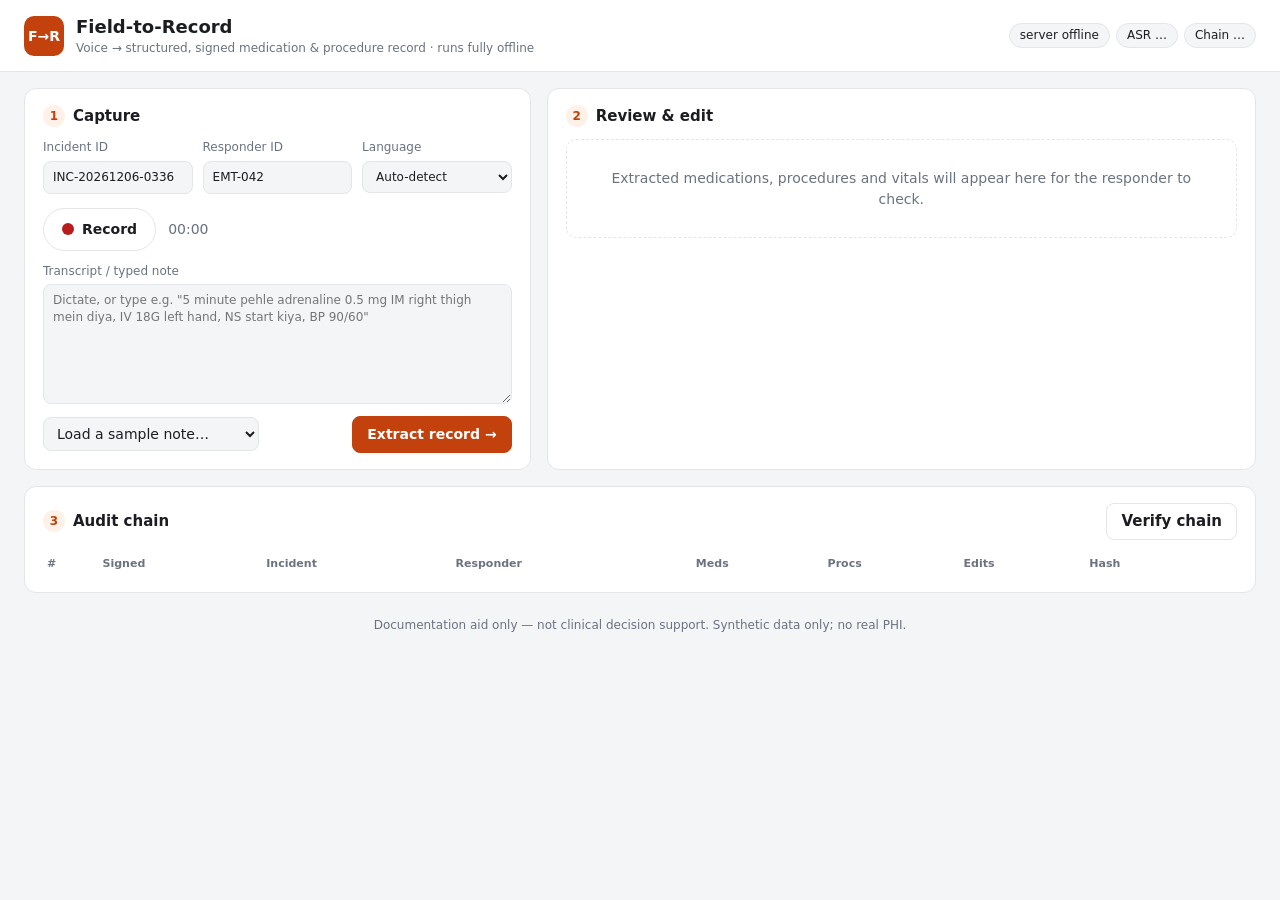
==== app/static/index.html @ 0435ebec "Add Field-to-Record: offline voice-to-structured clinical note generator Converts a first responder'" ====
<!doctype html>
<html lang="en">
<head>
<meta charset="utf-8">
<meta name="viewport" content="width=device-width, initial-scale=1">
<title>Field-to-Record</title>
<link rel="stylesheet" href="style.css">
</head>
<body>
<header>
  <div class="brand">
    <div class="logo">F→R</div>
    <div>
      <h1>Field-to-Record</h1>
      <div class="sub">Voice → structured, signed medication &amp; procedure record · runs fully offline</div>
    </div>
  </div>
  <div class="status" id="status">
    <span class="pill" id="st-llm">LLM …</span>
    <span class="pill" id="st-asr">ASR …</span>
    <span class="pill" id="st-chain">Chain …</span>
  </div>
</header>

<main>
  <section class="card" id="capture">
    <h2><span class="step">1</span> Capture</h2>
    <div class="grid3">
      <label>Incident ID<input id="incident"></label>
      <label>Responder ID<input id="responder" value="EMT-042"></label>
      <label>Language
        <select id="lang">
          <option value="auto">Auto-detect</option>
          <option value="en">English</option>
          <option value="hinglish">Hinglish</option>
          <option value="hi">Hindi (हिन्दी)</option>
        </select>
      </label>
    </div>
    <div class="recorder">
      <button id="rec" class="rec-btn" title="Hold the mic to the speaker and press to record">
        <span class="dot"></span><span id="rec-label">Record</span>
      </button>
      <span id="rec-timer" class="muted">00:00</span>
      <span id="asr-info" class="muted"></span>
    </div>
    <label class="full">Transcript / typed note
      <textarea id="note" rows="6" placeholder="Dictate, or type e.g. &quot;5 minute pehle adrenaline 0.5 mg IM right thigh mein diya, IV 18G left hand, NS start kiya, BP 90/60&quot;"></textarea>
    </label>
    <div class="row">
      <select id="samples"><option value="">Load a sample note…</option></select>
      <span class="spacer"></span>
      <button id="extract" class="primary">Extract record →</button>
    </div>
    <div id="extract-info" class="muted small"></div>
  </section>

  <section class="card" id="review">
    <h2><span class="step">2</span> Review &amp; edit <span class="muted small" id="warn-count"></span></h2>
    <div id="review-empty" class="empty">Extracted medications, procedures and vitals will appear here for the responder to check.</div>
    <div id="review-body" hidden>
      <div class="grid4">
        <label>Age<input id="p-age"></label>
        <label>Sex<select id="p-sex"><option>unknown</option><option>male</option><option>female</option></select></label>
        <label>Weight (kg)<input id="p-wt" type="number" step="0.1"></label>
        <label>Chief complaint<input id="p-cc"></label>
      </div>

      <h3>Medications administered <button class="link" data-add="medications">+ add</button></h3>
      <div class="table-wrap"><table id="t-meds">
        <thead><tr><th>Time</th><th>Drug</th><th>Dose</th><th>Unit</th><th>Route</th><th>Site</th><th></th></tr></thead>
        <tbody></tbody>
      </table></div>

      <h3>Procedures <button class="link" data-add="procedures">+ add</button></h3>
      <div class="table-wrap"><table id="t-procs">
        <thead><tr><th>Time</th><th>Procedure</th><th>Details</th><th>Site</th><th>Outcome</th><th></th></tr></thead>
        <tbody></tbody>
      </table></div>

      <h3>Vitals <button class="link" data-add="vitals">+ add</button></h3>
      <div class="table-wrap"><table id="t-vitals">
        <thead><tr><th>Time</th><th>Type</th><th>Value</th><th>Unit</th><th></th></tr></thead>
        <tbody></tbody>
      </table></div>

      <div class="row sign-row">
        <label class="check"><input type="checkbox" id="confirm"> I confirm this record reflects care I provided.</label>
        <span class="spacer"></span>
        <button id="sign" class="primary" disabled>Confirm &amp; sign</button>
      </div>
      <div id="signed" class="signed" hidden></div>
    </div>
  </section>

  <section class="card wide" id="history">
    <h2><span class="step">3</span> Audit chain
      <span class="spacer"></span>
      <button id="verify" class="ghost">Verify chain</button>
    </h2>
    <div id="verify-result" class="small"></div>
    <div class="table-wrap"><table id="t-history">
      <thead><tr><th>#</th><th>Signed</th><th>Incident</th><th>Responder</th><th>Meds</th><th>Procs</th><th>Edits</th><th>Hash</th><th></th></tr></thead>
      <tbody></tbody>
    </table></div>
  </section>
</main>
<footer class="muted small">Documentation aid only — not clinical decision support. Synthetic data only; no real PHI.</footer>
<script src="app.js"></script>
</body>
</html>
---- app/static/style.css ----
:root {
  --bg: #f4f5f7; --card: #fff; --text: #1b1d21; --muted: #6b7280; --border: #e3e5e9;
  --accent: #c2410c; --accent-soft: #fff1e8; --ok: #15803d; --ok-soft: #e8f6ee;
  --warn: #b45309; --warn-soft: #fff7e0; --bad: #b91c1c; --bad-soft: #fdecec;
}
@media (prefers-color-scheme: dark) {
  :root {
    --bg: #111317; --card: #1a1d23; --text: #e8e9ec; --muted: #9aa1ad; --border: #2c3038;
    --accent: #fb8c4a; --accent-soft: #3a2418; --ok: #4ade80; --ok-soft: #173024;
    --warn: #fbbf24; --warn-soft: #362a10; --bad: #f87171; --bad-soft: #3a1717;
  }
}
* { box-sizing: border-box; }
body { margin: 0; background: var(--bg); color: var(--text); font: 14px/1.45 "Segoe UI", system-ui, sans-serif; }
header { display: flex; justify-content: space-between; align-items: center; gap: 16px; flex-wrap: wrap;
  padding: 14px 24px; background: var(--card); border-bottom: 1px solid var(--border); }
.brand { display: flex; gap: 12px; align-items: center; }
.logo { width: 40px; height: 40px; border-radius: 10px; background: var(--accent); color: #fff; font-weight: 700;
  display: grid; place-items: center; font-size: 14px; }
h1 { font-size: 18px; margin: 0; }
.sub { color: var(--muted); font-size: 12px; }
.status { display: flex; gap: 6px; flex-wrap: wrap; }
.pill { font-size: 12px; padding: 3px 10px; border-radius: 999px; background: var(--bg); border: 1px solid var(--border); }
.pill.ok { background: var(--ok-soft); color: var(--ok); border-color: transparent; }
.pill.bad { background: var(--bad-soft); color: var(--bad); border-color: transparent; }
.pill.warn { background: var(--warn-soft); color: var(--warn); border-color: transparent; }
main { display: grid; grid-template-columns: minmax(0, 5fr) minmax(0, 7fr); gap: 16px; padding: 16px 24px; }
.card { background: var(--card); border: 1px solid var(--border); border-radius: 12px; padding: 16px 18px; min-width: 0; }
.card.wide { grid-column: 1 / -1; }
h2 { font-size: 15px; margin: 0 0 12px; display: flex; align-items: center; gap: 8px; }
h3 { font-size: 13px; margin: 18px 0 6px; color: var(--muted); text-transform: uppercase; letter-spacing: .04em;
  display: flex; align-items: center; gap: 8px; }
.step { width: 22px; height: 22px; border-radius: 50%; background: var(--accent-soft); color: var(--accent);
  display: inline-grid; place-items: center; font-size: 12px; }
label { display: flex; flex-direction: column; gap: 4px; font-size: 12px; color: var(--muted); }
label.full { margin-top: 12px; }
label.check { flex-direction: row; align-items: center; gap: 8px; color: var(--text); font-size: 13px; }
input, select, textarea { font: inherit; color: var(--text); background: var(--bg); border: 1px solid var(--border);
  border-radius: 8px; padding: 7px 9px; min-width: 0; width: 100%; }
textarea { resize: vertical; }
input[type="checkbox"] { width: 16px; height: 16px; flex: none; accent-color: var(--accent); }
input:focus, select:focus, textarea:focus { outline: 2px solid var(--accent); outline-offset: -1px; }
.grid3 { display: grid; grid-template-columns: repeat(3, minmax(0, 1fr)); gap: 10px; }
.grid4 { display: grid; grid-template-columns: 1fr 1fr 1fr 2fr; gap: 10px; }
.row { display: flex; align-items: center; gap: 10px; margin-top: 12px; flex-wrap: wrap; }
.row select { width: auto; }
.spacer { flex: 1; }
button { font: inherit; cursor: pointer; border-radius: 8px; border: 1px solid var(--border); background: var(--card);
  color: var(--text); padding: 7px 14px; }
button.primary { background: var(--accent); border-color: var(--accent); color: #fff; font-weight: 600; }
button.primary:disabled { opacity: .45; cursor: not-allowed; }
button.ghost { background: transparent; }
button.link { border: none; background: none; color: var(--accent); padding: 0; font-size: 12px; text-transform: none; letter-spacing: 0; }
button.x { border: none; background: none; color: var(--muted); padding: 2px 6px; }
button.x:hover { color: var(--bad); }
.recorder { display: flex; align-items: center; gap: 12px; margin-top: 14px; flex-wrap: wrap; }
.rec-btn { display: flex; align-items: center; gap: 8px; padding: 10px 18px; border-radius: 999px; font-weight: 600; }
.rec-btn .dot { width: 12px; height: 12px; border-radius: 50%; background: var(--bad); }
.rec-btn.on { background: var(--bad-soft); border-color: var(--bad); color: var(--bad); }
.rec-btn.on .dot { animation: pulse 1s infinite; }
.rec-btn.busy .dot { background: var(--muted); }
@keyframes pulse { 50% { opacity: .2; } }
.muted { color: var(--muted); }
.small { font-size: 12px; }
.empty { color: var(--muted); padding: 28px; text-align: center; border: 1px dashed var(--border); border-radius: 10px; }
.table-wrap { overflow-x: auto; }
table { width: 100%; border-collapse: collapse; }
th { text-align: left; font-size: 11px; color: var(--muted); font-weight: 600; padding: 4px; }
td { padding: 3px 4px; vertical-align: top; }
td input, td select { padding: 5px 6px; font-size: 13px; }
tr.item td { border-top: 1px solid var(--border); padding-top: 6px; }
tr.meta td { padding-bottom: 8px; }
.w-time { width: 82px; } .w-dose { width: 74px; } .w-unit { width: 78px; } .w-route { width: 78px; }
.evidence { font-size: 12px; color: var(--muted); font-style: italic; }
.chip { display: inline-block; font-size: 11px; padding: 1px 8px; border-radius: 999px; margin: 2px 4px 0 0;
  background: var(--warn-soft); color: var(--warn); font-style: normal; }
.chip.bad { background: var(--bad-soft); color: var(--bad); }
.code { font-family: Consolas, monospace; font-size: 11px; color: var(--muted); }
.signed { margin-top: 12px; padding: 12px; border-radius: 10px; background: var(--ok-soft); color: var(--ok); }
.signed a { color: inherit; font-weight: 600; margin-right: 12px; }
.hash { font-family: Consolas, monospace; font-size: 12px; word-break: break-all; }
#t-history td { border-top: 1px solid var(--border); padding: 6px 4px; }
#t-history a { color: var(--accent); }
.verify-ok { color: var(--ok); } .verify-bad { color: var(--bad); }
footer { text-align: center; padding: 8px 16px 20px; }
.sign-row { border-top: 1px solid var(--border); padding-top: 12px; margin-top: 18px; }
@media (max-width: 900px) {
  main { grid-template-columns: 1fr; padding: 12px 16px; }
  .grid3, .grid4 { grid-template-columns: 1fr 1fr; }
  header { padding: 12px 16px; }
}
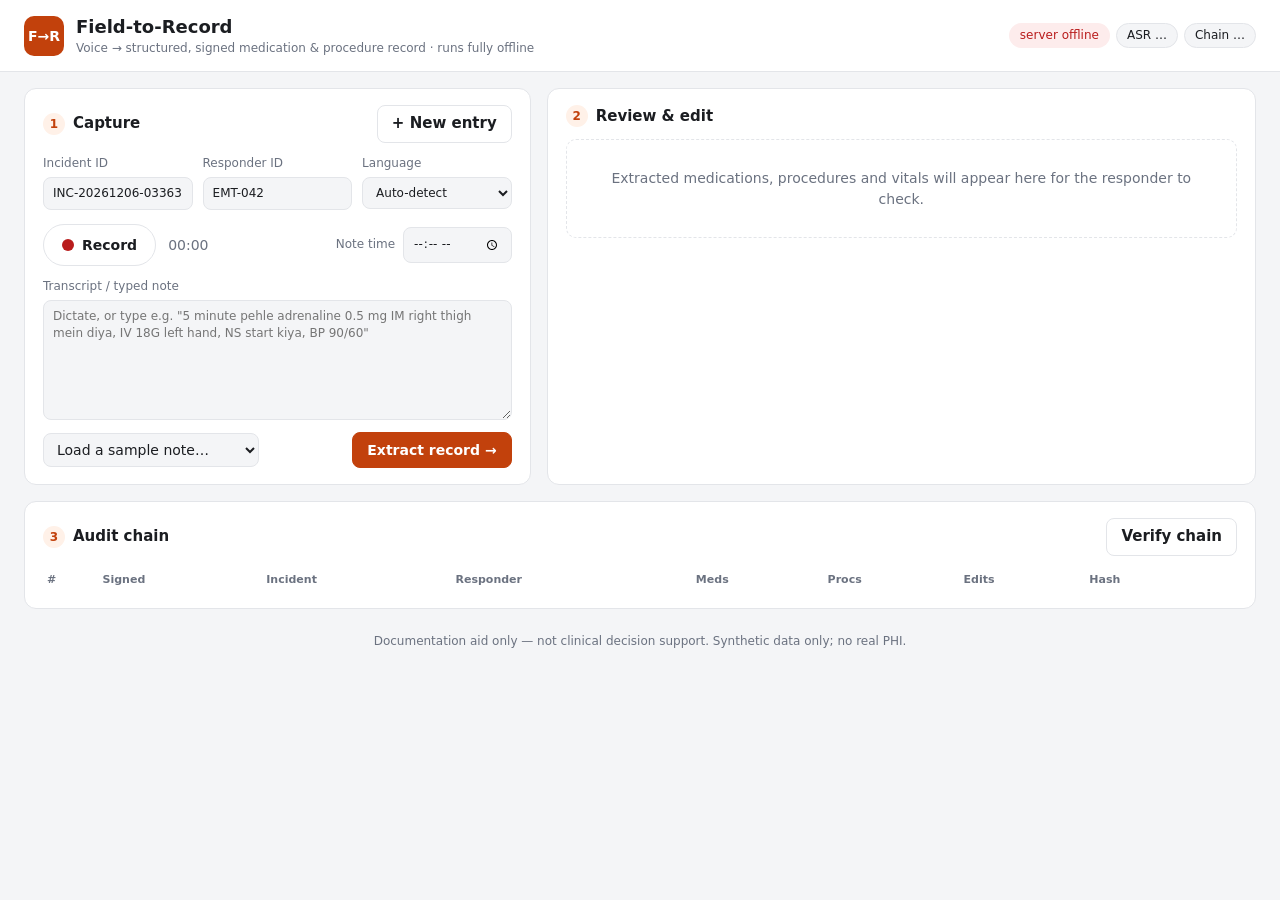
==== commit d3d8fae2: "Fix Hinglish complaint and drug grounding, recording-time reference, Ollama auto-start - Chief compl" ====
--- a/app/static/index.html
+++ b/app/static/index.html
@@ -4,7 +4,7 @@
 <meta charset="utf-8">
 <meta name="viewport" content="width=device-width, initial-scale=1">
 <title>Field-to-Record</title>
-<link rel="stylesheet" href="style.css">
+<link rel="stylesheet" href="style.css?v=2">
 </head>
 <body>
 <header>
@@ -24,7 +24,10 @@
 
 <main>
   <section class="card" id="capture">
-    <h2><span class="step">1</span> Capture</h2>
+    <h2><span class="step">1</span> Capture
+      <span class="spacer"></span>
+      <button id="new-entry" class="ghost" title="Clear everything and start a new patient record">+ New entry</button>
+    </h2>
     <div class="grid3">
       <label>Incident ID<input id="incident"></label>
       <label>Responder ID<input id="responder" value="EMT-042"></label>
@@ -42,8 +45,12 @@
         <span class="dot"></span><span id="rec-label">Record</span>
       </button>
       <span id="rec-timer" class="muted">00:00</span>
-      <span id="asr-info" class="muted"></span>
+      <span class="spacer"></span>
+      <label class="inline" title="Times not stated in the note, and relative times like '5 min ago', are taken from this">
+        Note time <input type="time" id="note-time">
+      </label>
     </div>
+    <div id="asr-info" class="muted small"></div>
     <label class="full">Transcript / typed note
       <textarea id="note" rows="6" placeholder="Dictate, or type e.g. &quot;5 minute pehle adrenaline 0.5 mg IM right thigh mein diya, IV 18G left hand, NS start kiya, BP 90/60&quot;"></textarea>
     </label>
@@ -65,6 +72,7 @@
         <label>Weight (kg)<input id="p-wt" type="number" step="0.1"></label>
         <label>Chief complaint<input id="p-cc"></label>
       </div>
+      <div id="cc-meta" class="evidence"></div>
 
       <h3>Medications administered <button class="link" data-add="medications">+ add</button></h3>
       <div class="table-wrap"><table id="t-meds">
@@ -106,6 +114,6 @@
   </section>
 </main>
 <footer class="muted small">Documentation aid only — not clinical decision support. Synthetic data only; no real PHI.</footer>
-<script src="app.js"></script>
+<script src="app.js?v=3"></script>
 </body>
 </html>
--- a/app/static/style.css
+++ b/app/static/style.css
@@ -34,6 +34,9 @@
   display: inline-grid; place-items: center; font-size: 12px; }
 label { display: flex; flex-direction: column; gap: 4px; font-size: 12px; color: var(--muted); }
 label.full { margin-top: 12px; }
+label.inline { flex-direction: row; align-items: center; gap: 8px; }
+label.inline input { width: auto; }
+#cc-meta { margin-top: 4px; text-align: right; }
 label.check { flex-direction: row; align-items: center; gap: 8px; color: var(--text); font-size: 13px; }
 input, select, textarea { font: inherit; color: var(--text); background: var(--bg); border: 1px solid var(--border);
   border-radius: 8px; padding: 7px 9px; min-width: 0; width: 100%; }
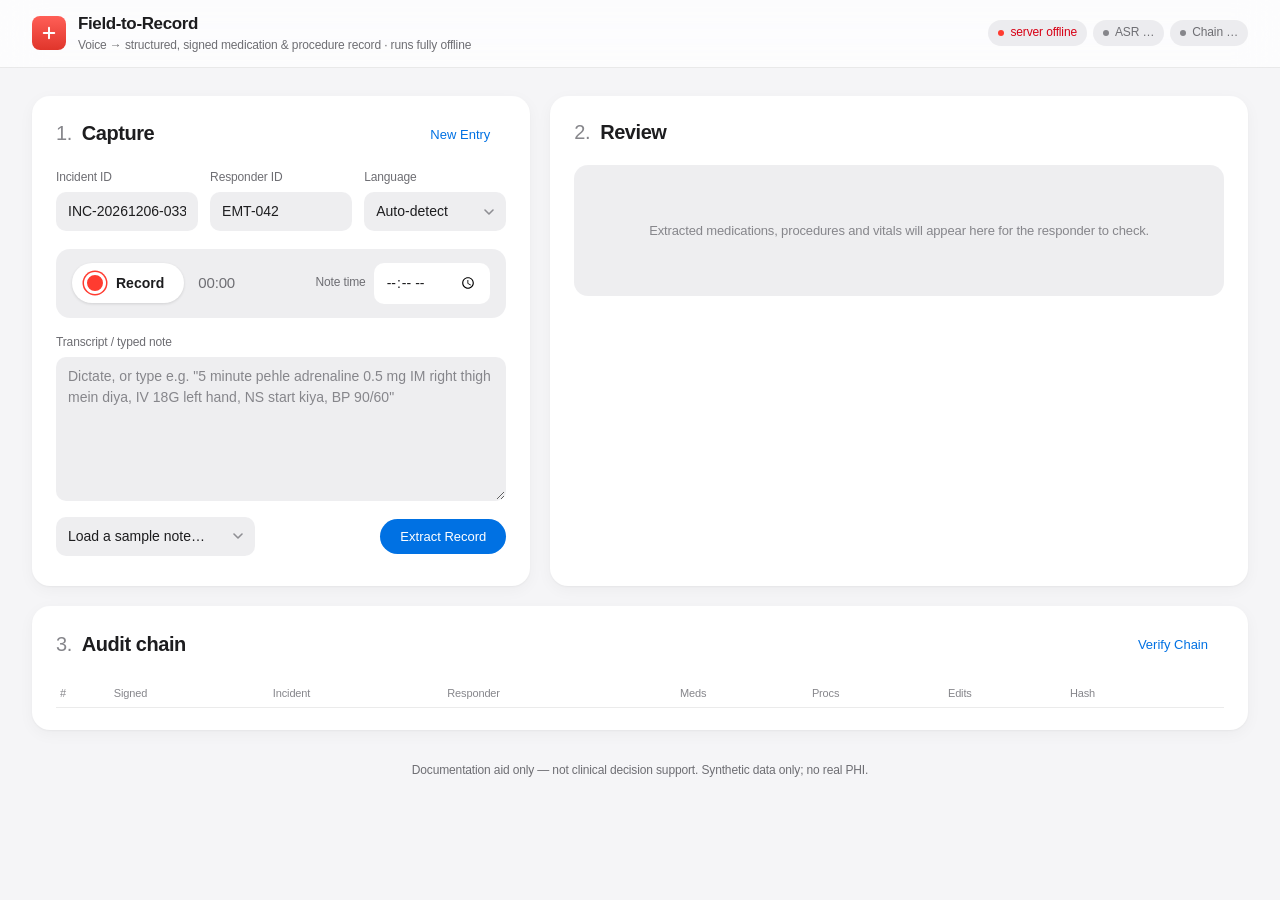
==== commit df924f87: "Restyle the web UI Cleaner system-font look with light and dark themes, a translucent sticky header," ====
--- a/app/static/index.html
+++ b/app/static/index.html
@@ -4,12 +4,12 @@
 <meta charset="utf-8">
 <meta name="viewport" content="width=device-width, initial-scale=1">
 <title>Field-to-Record</title>
-<link rel="stylesheet" href="style.css?v=2">
+<link rel="stylesheet" href="style.css?v=5">
 </head>
 <body>
 <header>
   <div class="brand">
-    <div class="logo">F→R</div>
+    <div class="logo"><svg viewBox="0 0 24 24" fill="none" stroke="currentColor" stroke-width="2.6" stroke-linecap="round"><path d="M12 5v14M5 12h14"/></svg></div>
     <div>
       <h1>Field-to-Record</h1>
       <div class="sub">Voice → structured, signed medication &amp; procedure record · runs fully offline</div>
@@ -26,7 +26,7 @@
   <section class="card" id="capture">
     <h2><span class="step">1</span> Capture
       <span class="spacer"></span>
-      <button id="new-entry" class="ghost" title="Clear everything and start a new patient record">+ New entry</button>
+      <button id="new-entry" class="ghost" title="Clear everything and start a new patient record">New Entry</button>
     </h2>
     <div class="grid3">
       <label>Incident ID<input id="incident"></label>
@@ -57,13 +57,13 @@
     <div class="row">
       <select id="samples"><option value="">Load a sample note…</option></select>
       <span class="spacer"></span>
-      <button id="extract" class="primary">Extract record →</button>
+      <button id="extract" class="primary">Extract Record</button>
     </div>
     <div id="extract-info" class="muted small"></div>
   </section>
 
   <section class="card" id="review">
-    <h2><span class="step">2</span> Review &amp; edit <span class="muted small" id="warn-count"></span></h2>
+    <h2><span class="step">2</span> Review <span class="muted small" id="warn-count"></span></h2>
     <div id="review-empty" class="empty">Extracted medications, procedures and vitals will appear here for the responder to check.</div>
     <div id="review-body" hidden>
       <div class="grid4">
@@ -95,7 +95,7 @@
       <div class="row sign-row">
         <label class="check"><input type="checkbox" id="confirm"> I confirm this record reflects care I provided.</label>
         <span class="spacer"></span>
-        <button id="sign" class="primary" disabled>Confirm &amp; sign</button>
+        <button id="sign" class="primary" disabled>Confirm &amp; Sign</button>
       </div>
       <div id="signed" class="signed" hidden></div>
     </div>
@@ -104,7 +104,7 @@
   <section class="card wide" id="history">
     <h2><span class="step">3</span> Audit chain
       <span class="spacer"></span>
-      <button id="verify" class="ghost">Verify chain</button>
+      <button id="verify" class="ghost">Verify Chain</button>
     </h2>
     <div id="verify-result" class="small"></div>
     <div class="table-wrap"><table id="t-history">
@@ -114,6 +114,6 @@
   </section>
 </main>
 <footer class="muted small">Documentation aid only — not clinical decision support. Synthetic data only; no real PHI.</footer>
-<script src="app.js?v=3"></script>
+<script src="app.js?v=4"></script>
 </body>
 </html>
--- a/app/static/style.css
+++ b/app/static/style.css
@@ -1,94 +1,175 @@
 :root {
-  --bg: #f4f5f7; --card: #fff; --text: #1b1d21; --muted: #6b7280; --border: #e3e5e9;
-  --accent: #c2410c; --accent-soft: #fff1e8; --ok: #15803d; --ok-soft: #e8f6ee;
-  --warn: #b45309; --warn-soft: #fff7e0; --bad: #b91c1c; --bad-soft: #fdecec;
+  --bg: #f5f5f7; --card: #ffffff; --text: #1d1d1f; --muted: #6e6e73; --faint: #86868b;
+  --border: rgba(0, 0, 0, .08); --fill: rgba(118, 118, 128, .12); --fill-hover: rgba(118, 118, 128, .18);
+  --accent: #0071e3; --accent-hover: #0077ed; --accent-soft: rgba(0, 113, 227, .1);
+  --ok: #248a3d; --ok-soft: rgba(52, 199, 89, .14);
+  --warn: #b25000; --warn-soft: rgba(255, 149, 0, .14);
+  --bad: #d70015; --bad-soft: rgba(255, 59, 48, .12);
+  --bar: rgba(255, 255, 255, .72);
+  --shadow: 0 1px 2px rgba(0, 0, 0, .04), 0 4px 16px rgba(0, 0, 0, .04);
 }
 @media (prefers-color-scheme: dark) {
   :root {
-    --bg: #111317; --card: #1a1d23; --text: #e8e9ec; --muted: #9aa1ad; --border: #2c3038;
-    --accent: #fb8c4a; --accent-soft: #3a2418; --ok: #4ade80; --ok-soft: #173024;
-    --warn: #fbbf24; --warn-soft: #362a10; --bad: #f87171; --bad-soft: #3a1717;
+    --bg: #000000; --card: #1c1c1e; --text: #f5f5f7; --muted: #98989d; --faint: #6e6e73;
+    --border: rgba(255, 255, 255, .1); --fill: rgba(118, 118, 128, .24); --fill-hover: rgba(118, 118, 128, .32);
+    --accent: #0a84ff; --accent-hover: #409cff; --accent-soft: rgba(10, 132, 255, .18);
+    --ok: #30d158; --ok-soft: rgba(48, 209, 88, .16);
+    --warn: #ff9f0a; --warn-soft: rgba(255, 159, 10, .16);
+    --bad: #ff453a; --bad-soft: rgba(255, 69, 58, .16);
+    --bar: rgba(22, 22, 23, .72);
+    --shadow: none;
   }
 }
 * { box-sizing: border-box; }
-body { margin: 0; background: var(--bg); color: var(--text); font: 14px/1.45 "Segoe UI", system-ui, sans-serif; }
-header { display: flex; justify-content: space-between; align-items: center; gap: 16px; flex-wrap: wrap;
-  padding: 14px 24px; background: var(--card); border-bottom: 1px solid var(--border); }
+body {
+  margin: 0; background: var(--bg); color: var(--text);
+  font: 14px/1.47 -apple-system, BlinkMacSystemFont, "SF Pro Text", "Segoe UI Variable Text", "Segoe UI", "Helvetica Neue", Helvetica, Arial, sans-serif;
+  letter-spacing: -.01em; -webkit-font-smoothing: antialiased;
+}
+
+/* Translucent toolbar */
+header {
+  position: sticky; top: 0; z-index: 10;
+  display: flex; justify-content: space-between; align-items: center; gap: 16px; flex-wrap: wrap;
+  padding: 12px 32px; background: var(--bar); border-bottom: 1px solid var(--border);
+  backdrop-filter: saturate(180%) blur(20px); -webkit-backdrop-filter: saturate(180%) blur(20px);
+}
 .brand { display: flex; gap: 12px; align-items: center; }
-.logo { width: 40px; height: 40px; border-radius: 10px; background: var(--accent); color: #fff; font-weight: 700;
-  display: grid; place-items: center; font-size: 14px; }
-h1 { font-size: 18px; margin: 0; }
+.logo {
+  width: 34px; height: 34px; border-radius: 8px; display: grid; place-items: center; flex: none;
+  background: linear-gradient(180deg, #ff5f57, #e0352b); color: #fff;
+}
+.logo svg { width: 18px; height: 18px; }
+h1 { font-size: 17px; font-weight: 600; margin: 0; letter-spacing: -.022em; }
 .sub { color: var(--muted); font-size: 12px; }
 .status { display: flex; gap: 6px; flex-wrap: wrap; }
-.pill { font-size: 12px; padding: 3px 10px; border-radius: 999px; background: var(--bg); border: 1px solid var(--border); }
-.pill.ok { background: var(--ok-soft); color: var(--ok); border-color: transparent; }
-.pill.bad { background: var(--bad-soft); color: var(--bad); border-color: transparent; }
-.pill.warn { background: var(--warn-soft); color: var(--warn); border-color: transparent; }
-main { display: grid; grid-template-columns: minmax(0, 5fr) minmax(0, 7fr); gap: 16px; padding: 16px 24px; }
-.card { background: var(--card); border: 1px solid var(--border); border-radius: 12px; padding: 16px 18px; min-width: 0; }
+.pill {
+  font-size: 12px; font-weight: 500; padding: 4px 10px 4px 22px; border-radius: 999px;
+  background: var(--fill); color: var(--muted); position: relative;
+}
+.pill::before {
+  content: ""; position: absolute; left: 10px; top: 50%; width: 6px; height: 6px; margin-top: -3px;
+  border-radius: 50%; background: var(--faint);
+}
+.pill.ok::before { background: #34c759; }
+.pill.bad::before { background: #ff3b30; }
+.pill.warn::before { background: #ff9500; }
+.pill.bad { color: var(--bad); }
+
+main {
+  display: grid; grid-template-columns: minmax(0, 5fr) minmax(0, 7fr); gap: 20px;
+  max-width: 1440px; margin: 0 auto; padding: 28px 32px;
+}
+.card { background: var(--card); border-radius: 18px; padding: 22px 24px; min-width: 0; box-shadow: var(--shadow); }
 .card.wide { grid-column: 1 / -1; }
-h2 { font-size: 15px; margin: 0 0 12px; display: flex; align-items: center; gap: 8px; }
-h3 { font-size: 13px; margin: 18px 0 6px; color: var(--muted); text-transform: uppercase; letter-spacing: .04em;
-  display: flex; align-items: center; gap: 8px; }
-.step { width: 22px; height: 22px; border-radius: 50%; background: var(--accent-soft); color: var(--accent);
-  display: inline-grid; place-items: center; font-size: 12px; }
-label { display: flex; flex-direction: column; gap: 4px; font-size: 12px; color: var(--muted); }
-label.full { margin-top: 12px; }
+h2 { font-size: 20px; font-weight: 600; letter-spacing: -.022em; margin: 0 0 18px; display: flex; align-items: center; gap: 10px; }
+h3 {
+  font-size: 12px; font-weight: 500; margin: 24px 0 8px; color: var(--muted); text-transform: uppercase; letter-spacing: .02em;
+  display: flex; align-items: center; gap: 8px;
+}
+.step { color: var(--faint); font-weight: 500; font-variant-numeric: tabular-nums; }
+.step::after { content: "."; }
+
+label { display: flex; flex-direction: column; gap: 6px; font-size: 12px; font-weight: 500; color: var(--muted); }
+label.full { margin-top: 16px; }
 label.inline { flex-direction: row; align-items: center; gap: 8px; }
 label.inline input { width: auto; }
-#cc-meta { margin-top: 4px; text-align: right; }
-label.check { flex-direction: row; align-items: center; gap: 8px; color: var(--text); font-size: 13px; }
-input, select, textarea { font: inherit; color: var(--text); background: var(--bg); border: 1px solid var(--border);
-  border-radius: 8px; padding: 7px 9px; min-width: 0; width: 100%; }
-textarea { resize: vertical; }
-input[type="checkbox"] { width: 16px; height: 16px; flex: none; accent-color: var(--accent); }
-input:focus, select:focus, textarea:focus { outline: 2px solid var(--accent); outline-offset: -1px; }
-.grid3 { display: grid; grid-template-columns: repeat(3, minmax(0, 1fr)); gap: 10px; }
-.grid4 { display: grid; grid-template-columns: 1fr 1fr 1fr 2fr; gap: 10px; }
-.row { display: flex; align-items: center; gap: 10px; margin-top: 12px; flex-wrap: wrap; }
+#cc-meta { margin-top: 6px; text-align: right; }
+label.check { flex-direction: row; align-items: center; gap: 10px; color: var(--text); font-size: 13px; font-weight: 400; }
+
+input, select, textarea {
+  font: inherit; font-size: 14px; color: var(--text); background: var(--fill); border: 1px solid transparent;
+  border-radius: 10px; padding: 8px 11px; min-width: 0; width: 100%;
+  transition: box-shadow .15s ease, background .15s ease;
+}
+select {
+  appearance: none; -webkit-appearance: none; padding-right: 28px;
+  background-image: url("data:image/svg+xml,%3Csvg xmlns='http://www.w3.org/2000/svg' width='10' height='6' viewBox='0 0 10 6'%3E%3Cpath d='M1 1l4 4 4-4' fill='none' stroke='%238e8e93' stroke-width='1.6' stroke-linecap='round' stroke-linejoin='round'/%3E%3C/svg%3E");
+  background-repeat: no-repeat; background-position: right 11px center;
+}
+textarea { resize: vertical; line-height: 1.5; }
+input::placeholder, textarea::placeholder { color: var(--faint); }
+input[type="checkbox"] { width: 18px; height: 18px; flex: none; accent-color: var(--accent); padding: 0; }
+input:focus, select:focus, textarea:focus { outline: none; background-color: var(--card); border-color: var(--accent); box-shadow: 0 0 0 4px var(--accent-soft); }
+
+.grid3 { display: grid; grid-template-columns: repeat(3, minmax(0, 1fr)); gap: 12px; }
+.grid4 { display: grid; grid-template-columns: 1fr 1fr 1fr 2fr; gap: 12px; }
+.row { display: flex; align-items: center; gap: 10px; margin-top: 16px; flex-wrap: wrap; }
 .row select { width: auto; }
 .spacer { flex: 1; }
-button { font: inherit; cursor: pointer; border-radius: 8px; border: 1px solid var(--border); background: var(--card);
-  color: var(--text); padding: 7px 14px; }
-button.primary { background: var(--accent); border-color: var(--accent); color: #fff; font-weight: 600; }
-button.primary:disabled { opacity: .45; cursor: not-allowed; }
-button.ghost { background: transparent; }
-button.link { border: none; background: none; color: var(--accent); padding: 0; font-size: 12px; text-transform: none; letter-spacing: 0; }
-button.x { border: none; background: none; color: var(--muted); padding: 2px 6px; }
-button.x:hover { color: var(--bad); }
-.recorder { display: flex; align-items: center; gap: 12px; margin-top: 14px; flex-wrap: wrap; }
-.rec-btn { display: flex; align-items: center; gap: 8px; padding: 10px 18px; border-radius: 999px; font-weight: 600; }
-.rec-btn .dot { width: 12px; height: 12px; border-radius: 50%; background: var(--bad); }
-.rec-btn.on { background: var(--bad-soft); border-color: var(--bad); color: var(--bad); }
-.rec-btn.on .dot { animation: pulse 1s infinite; }
-.rec-btn.busy .dot { background: var(--muted); }
-@keyframes pulse { 50% { opacity: .2; } }
+
+button {
+  font: inherit; font-size: 13px; font-weight: 500; cursor: pointer; border-radius: 980px; border: none;
+  background: var(--fill); color: var(--text); padding: 7px 16px; transition: background .15s ease, transform .1s ease;
+}
+button:hover { background: var(--fill-hover); }
+button:active { transform: scale(.97); }
+button.primary { background: var(--accent); color: #fff; padding: 8px 20px; }
+button.primary:hover { background: var(--accent-hover); }
+button.primary:disabled { opacity: .35; cursor: not-allowed; transform: none; }
+button.ghost { background: transparent; color: var(--accent); }
+button.ghost:hover { background: var(--accent-soft); }
+button.link { background: none; color: var(--accent); padding: 0; font-size: 12px; text-transform: none; letter-spacing: 0; }
+button.link:hover { background: none; text-decoration: underline; }
+button.x { background: none; color: var(--faint); padding: 4px 8px; border-radius: 6px; }
+button.x:hover { color: var(--bad); background: var(--bad-soft); }
+
+.recorder {
+  display: flex; align-items: center; gap: 14px; margin-top: 18px; flex-wrap: wrap;
+  padding: 14px 16px; background: var(--fill); border-radius: 14px;
+}
+.recorder input { background: var(--card); }
+.rec-btn {
+  display: flex; align-items: center; gap: 10px; padding: 9px 20px 9px 12px; font-size: 14px; font-weight: 600;
+  background: var(--card); box-shadow: 0 1px 3px rgba(0, 0, 0, .12);
+}
+.rec-btn:hover { background: var(--card); }
+.rec-btn .dot { width: 22px; height: 22px; border-radius: 50%; background: #ff3b30; box-shadow: inset 0 0 0 3px var(--card), 0 0 0 1.5px #ff3b30; transition: border-radius .2s ease; }
+.rec-btn.on { color: #ff3b30; }
+.rec-btn.on .dot { border-radius: 6px; animation: pulse 1.2s ease-in-out infinite; }
+.rec-btn.busy .dot { background: var(--faint); box-shadow: inset 0 0 0 3px var(--card), 0 0 0 1.5px var(--faint); }
+@keyframes pulse { 50% { opacity: .45; } }
+#rec-timer { font-variant-numeric: tabular-nums; font-size: 15px; font-weight: 500; }
+
 .muted { color: var(--muted); }
 .small { font-size: 12px; }
-.empty { color: var(--muted); padding: 28px; text-align: center; border: 1px dashed var(--border); border-radius: 10px; }
+#asr-info, #extract-info { margin-top: 8px; }
+.empty { color: var(--faint); padding: 56px 24px; text-align: center; background: var(--fill); border-radius: 14px; font-size: 13px; }
+
 .table-wrap { overflow-x: auto; }
 table { width: 100%; border-collapse: collapse; }
-th { text-align: left; font-size: 11px; color: var(--muted); font-weight: 600; padding: 4px; }
+th { text-align: left; font-size: 11px; color: var(--faint); font-weight: 500; padding: 6px 4px; }
 td { padding: 3px 4px; vertical-align: top; }
-td input, td select { padding: 5px 6px; font-size: 13px; }
-tr.item td { border-top: 1px solid var(--border); padding-top: 6px; }
-tr.meta td { padding-bottom: 8px; }
+td input, td select { padding: 6px 8px; font-size: 13px; border-radius: 8px; }
+td select { padding-right: 24px; background-position: right 8px center; }
+tr.item td { border-top: 1px solid var(--border); padding-top: 8px; }
+tr.meta td { padding-bottom: 10px; }
 .w-time { width: 82px; } .w-dose { width: 74px; } .w-unit { width: 78px; } .w-route { width: 78px; }
-.evidence { font-size: 12px; color: var(--muted); font-style: italic; }
-.chip { display: inline-block; font-size: 11px; padding: 1px 8px; border-radius: 999px; margin: 2px 4px 0 0;
-  background: var(--warn-soft); color: var(--warn); font-style: normal; }
+.evidence { font-size: 12px; color: var(--muted); }
+.chip {
+  display: inline-block; font-size: 11px; font-weight: 500; padding: 2px 8px; border-radius: 6px; margin: 3px 4px 0 0;
+  background: var(--warn-soft); color: var(--warn);
+}
 .chip.bad { background: var(--bad-soft); color: var(--bad); }
-.code { font-family: Consolas, monospace; font-size: 11px; color: var(--muted); }
-.signed { margin-top: 12px; padding: 12px; border-radius: 10px; background: var(--ok-soft); color: var(--ok); }
-.signed a { color: inherit; font-weight: 600; margin-right: 12px; }
-.hash { font-family: Consolas, monospace; font-size: 12px; word-break: break-all; }
-#t-history td { border-top: 1px solid var(--border); padding: 6px 4px; }
-#t-history a { color: var(--accent); }
-.verify-ok { color: var(--ok); } .verify-bad { color: var(--bad); }
-footer { text-align: center; padding: 8px 16px 20px; }
-.sign-row { border-top: 1px solid var(--border); padding-top: 12px; margin-top: 18px; }
+.code, .hash { font-family: "SF Mono", ui-monospace, Menlo, Consolas, monospace; }
+.code { font-size: 11px; color: var(--faint); }
+.signed { margin-top: 16px; padding: 14px 16px; border-radius: 14px; background: var(--ok-soft); color: var(--ok); font-weight: 500; }
+.signed a { color: var(--accent); font-weight: 500; margin-right: 14px; text-decoration: none; }
+.signed a:hover { text-decoration: underline; }
+.hash { font-size: 12px; word-break: break-all; font-weight: 400; }
+#t-history th { border-bottom: 1px solid var(--border); }
+#t-history td { border-top: 1px solid var(--border); padding: 10px 4px; font-size: 13px; }
+#t-history tr:first-child td { border-top: none; }
+#t-history a { color: var(--accent); text-decoration: none; }
+#t-history a:hover { text-decoration: underline; }
+#verify-result { margin-bottom: 8px; }
+.verify-ok { color: var(--ok); font-weight: 500; } .verify-bad { color: var(--bad); font-weight: 500; }
+footer { text-align: center; padding: 4px 16px 32px; color: var(--faint); }
+.sign-row { border-top: 1px solid var(--border); padding-top: 16px; margin-top: 24px; }
+
 @media (max-width: 900px) {
-  main { grid-template-columns: 1fr; padding: 12px 16px; }
+  main { grid-template-columns: 1fr; padding: 16px; gap: 16px; }
+  .card { padding: 18px 16px; border-radius: 16px; }
   .grid3, .grid4 { grid-template-columns: 1fr 1fr; }
-  header { padding: 12px 16px; }
+  header { padding: 10px 16px; }
 }
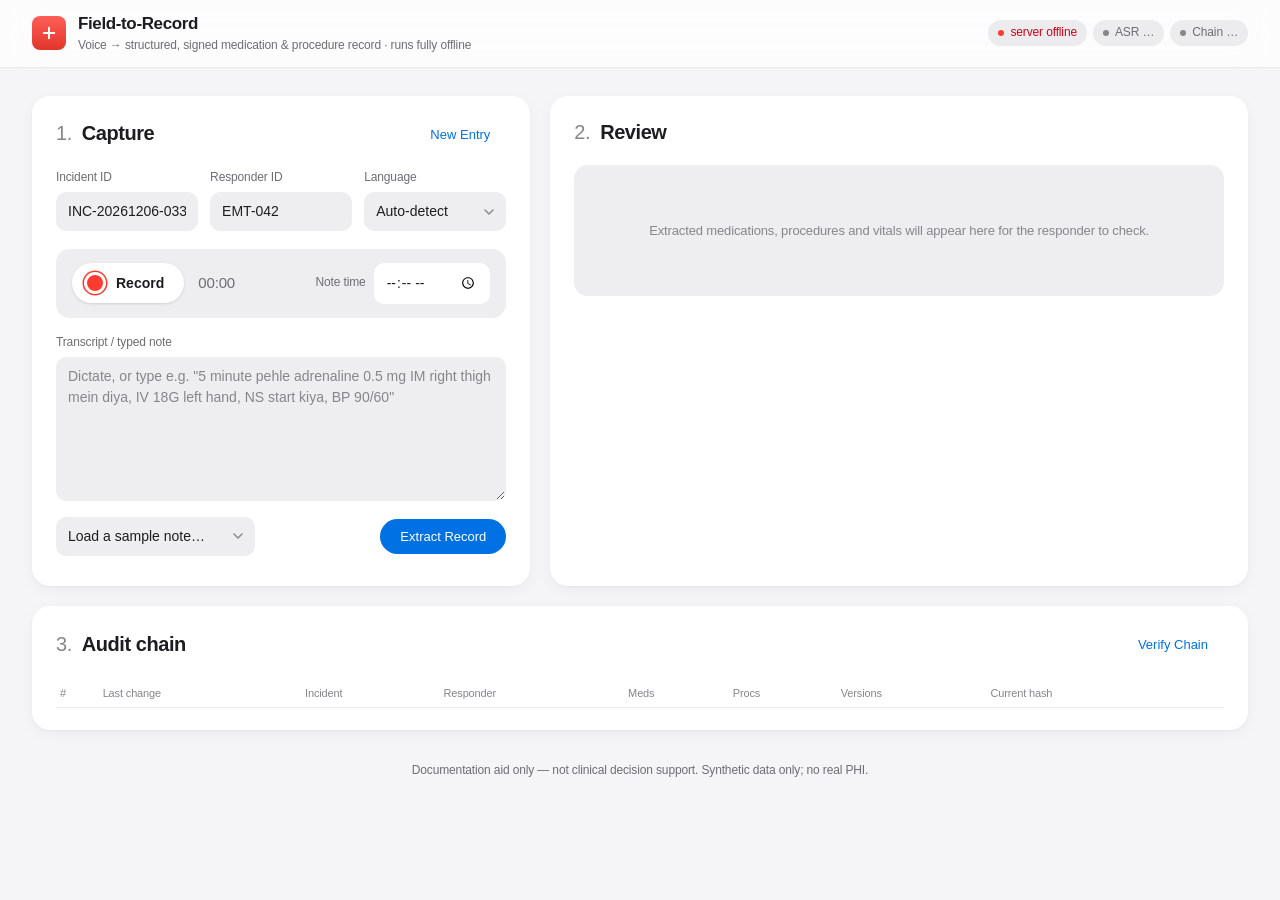
==== commit 5d38652d: "Add hash-linked version history for signed records A signed record is never changed. A correction is" ====
--- a/app/static/index.html
+++ b/app/static/index.html
@@ -4,7 +4,7 @@
 <meta charset="utf-8">
 <meta name="viewport" content="width=device-width, initial-scale=1">
 <title>Field-to-Record</title>
-<link rel="stylesheet" href="style.css?v=5">
+<link rel="stylesheet" href="style.css?v=6">
 </head>
 <body>
 <header>
@@ -66,6 +66,14 @@
     <h2><span class="step">2</span> Review <span class="muted small" id="warn-count"></span></h2>
     <div id="review-empty" class="empty">Extracted medications, procedures and vitals will appear here for the responder to check.</div>
     <div id="review-body" hidden>
+      <div id="amend-bar" class="amend-bar" hidden>
+        <div class="row tight">
+          <span>Amending <b id="amend-what"></b> — the signed version stays unchanged; this becomes a new version linked to it by hash.</span>
+          <span class="spacer"></span>
+          <button id="amend-cancel" class="ghost">Cancel</button>
+        </div>
+        <label>Reason for amendment<input id="amend-reason" placeholder="e.g. dose corrected after checking the vial"></label>
+      </div>
       <div class="grid4">
         <label>Age<input id="p-age"></label>
         <label>Sex<select id="p-sex"><option>unknown</option><option>male</option><option>female</option></select></label>
@@ -108,12 +116,29 @@
     </h2>
     <div id="verify-result" class="small"></div>
     <div class="table-wrap"><table id="t-history">
-      <thead><tr><th>#</th><th>Signed</th><th>Incident</th><th>Responder</th><th>Meds</th><th>Procs</th><th>Edits</th><th>Hash</th><th></th></tr></thead>
+      <thead><tr><th>#</th><th>Last change</th><th>Incident</th><th>Responder</th><th>Meds</th><th>Procs</th><th>Versions</th><th>Current hash</th><th></th></tr></thead>
       <tbody></tbody>
     </table></div>
   </section>
 </main>
+<dialog id="hist-dlg">
+  <div class="dlg-head">
+    <div>
+      <h2 id="hist-title">Record history</h2>
+      <div class="muted small" id="hist-sub"></div>
+    </div>
+    <button class="x" id="hist-close" title="Close">✕</button>
+  </div>
+  <div class="hist-body">
+    <div class="graph-wrap"><svg id="hist-graph" aria-label="Version graph"></svg>
+      <div class="legend small muted"><span class="lg cur"></span> current <span class="lg"></span> version · each arrow is a parent → child hash link</div>
+    </div>
+    <div id="hist-detail" class="hist-detail"></div>
+  </div>
+  <h3>Signed events</h3>
+  <div class="table-wrap"><table id="hist-events"><tbody></tbody></table></div>
+</dialog>
 <footer class="muted small">Documentation aid only — not clinical decision support. Synthetic data only; no real PHI.</footer>
-<script src="app.js?v=4"></script>
+<script src="app.js?v=5"></script>
 </body>
 </html>
--- a/app/static/style.css
+++ b/app/static/style.css
@@ -173,3 +173,47 @@
   .grid3, .grid4 { grid-template-columns: 1fr 1fr; }
   header { padding: 10px 16px; }
 }
+
+/* Amend mode */
+.amend-bar { background: var(--accent-soft); border-radius: 14px; padding: 12px 14px; margin-bottom: 16px; font-size: 13px; }
+.amend-bar .row.tight { margin-top: 0; margin-bottom: 8px; }
+.amend-bar input { background: var(--card); }
+#t-history .actions { white-space: nowrap; }
+#t-history button.link { font-size: 13px; }
+.badge { display: inline-block; font-size: 11px; font-weight: 600; padding: 1px 7px; border-radius: 6px; background: var(--fill); color: var(--muted); }
+.badge.branch { background: var(--warn-soft); color: var(--warn); }
+
+/* History dialog */
+#hist-dlg {
+  width: min(1100px, calc(100vw - 32px)); max-height: calc(100vh - 48px); border: none; border-radius: 18px;
+  padding: 22px 24px; background: var(--card); color: var(--text); box-shadow: 0 24px 64px rgba(0, 0, 0, .25);
+}
+#hist-dlg::backdrop { background: rgba(0, 0, 0, .35); backdrop-filter: blur(2px); }
+.dlg-head { display: flex; justify-content: space-between; align-items: flex-start; gap: 12px; }
+.dlg-head h2 { margin-bottom: 2px; }
+.hist-body { display: grid; grid-template-columns: minmax(0, 1fr) minmax(0, 1.15fr); gap: 20px; margin-top: 16px; }
+.graph-wrap { background: var(--fill); border-radius: 14px; padding: 12px; overflow: auto; min-height: 160px; }
+#hist-graph { display: block; }
+#hist-graph .edge { fill: none; stroke: var(--faint); stroke-width: 2; }
+#hist-graph .node circle { fill: var(--card); stroke: var(--muted); stroke-width: 2; cursor: pointer; }
+#hist-graph .node.current circle { fill: var(--accent); stroke: var(--accent); }
+#hist-graph .node.selected circle { stroke: var(--text); stroke-width: 3; }
+#hist-graph .node text { font-size: 12px; fill: var(--text); pointer-events: none; }
+#hist-graph .node .lbl { font-weight: 600; }
+#hist-graph .node.current .in { fill: #fff; }
+#hist-graph .node .sub { fill: var(--muted); font-size: 11px; }
+.legend { margin-top: 8px; display: flex; align-items: center; gap: 6px; flex-wrap: wrap; }
+.lg { width: 10px; height: 10px; border-radius: 50%; border: 2px solid var(--muted); display: inline-block; }
+.lg.cur { background: var(--accent); border-color: var(--accent); }
+.hist-detail { font-size: 13px; }
+.hist-detail h4 { margin: 0 0 6px; font-size: 15px; }
+.hist-detail dl { display: grid; grid-template-columns: max-content minmax(0, 1fr); gap: 4px 12px; margin: 8px 0 12px; }
+.hist-detail dt { color: var(--muted); }
+.hist-detail dd { margin: 0; min-width: 0; }
+.hist-detail table td, .hist-detail table th { border-top: 1px solid var(--border); padding: 5px 4px; font-size: 12px; }
+.diff-old { color: var(--bad); text-decoration: line-through; }
+.diff-new { color: var(--ok); font-weight: 500; }
+.hist-actions { display: flex; gap: 8px; flex-wrap: wrap; margin-top: 12px; align-items: center; }
+.hist-actions input { flex: 1; min-width: 200px; }
+#hist-events td { border-top: 1px solid var(--border); padding: 7px 4px; font-size: 12px; }
+@media (max-width: 900px) { .hist-body { grid-template-columns: 1fr; } }
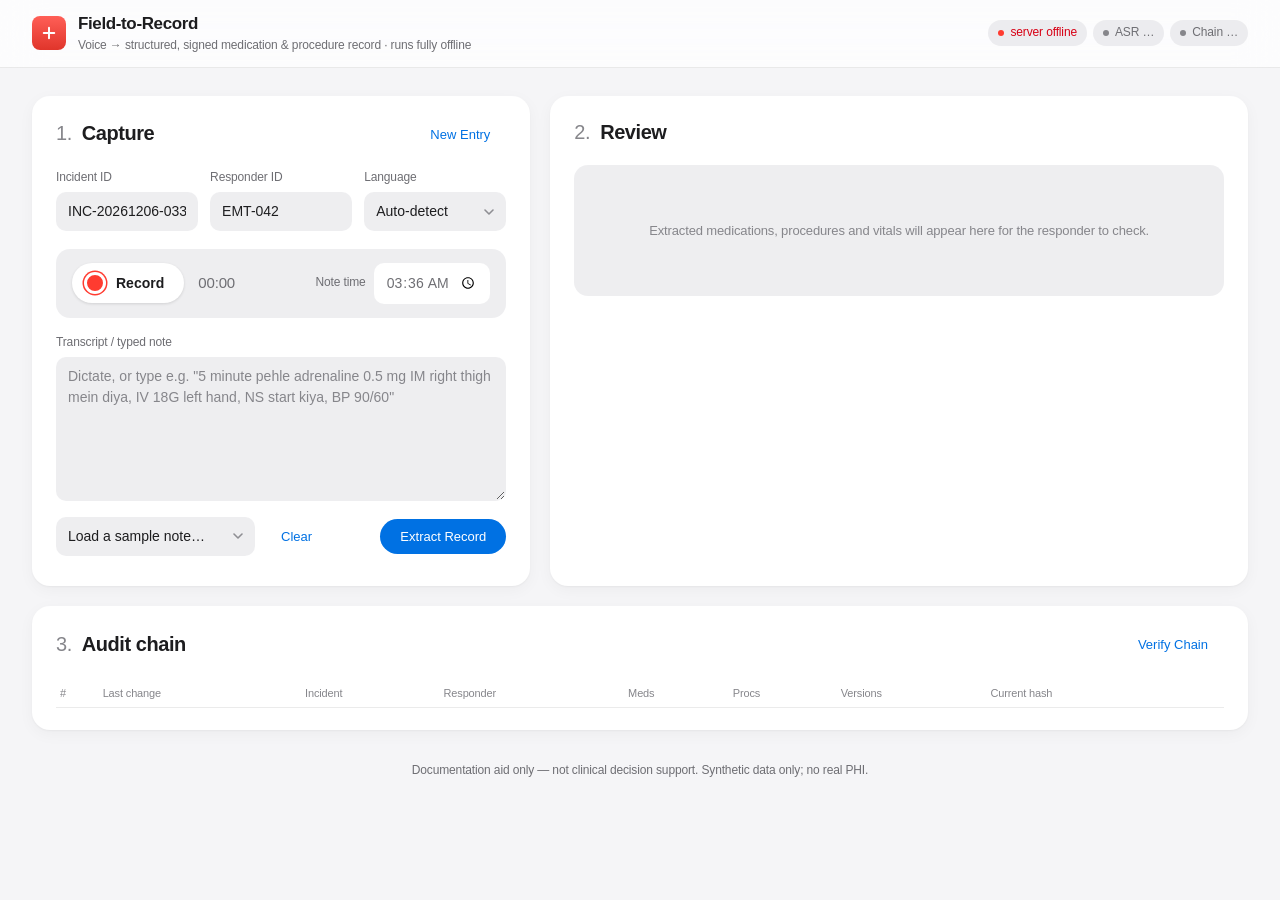
==== commit 71e5cafe: "Add amendment addenda, review undo log, transcript Clear and live note time - History: the version p" ====
--- a/app/static/index.html
+++ b/app/static/index.html
@@ -4,7 +4,7 @@
 <meta charset="utf-8">
 <meta name="viewport" content="width=device-width, initial-scale=1">
 <title>Field-to-Record</title>
-<link rel="stylesheet" href="style.css?v=6">
+<link rel="stylesheet" href="style.css?v=9">
 </head>
 <body>
 <header>
@@ -56,6 +56,7 @@
     </label>
     <div class="row">
       <select id="samples"><option value="">Load a sample note…</option></select>
+      <button id="clear-note" class="ghost" title="Clear the transcript, its note time and recording link">Clear</button>
       <span class="spacer"></span>
       <button id="extract" class="primary">Extract Record</button>
     </div>
@@ -68,9 +69,10 @@
     <div id="review-body" hidden>
       <div id="amend-bar" class="amend-bar" hidden>
         <div class="row tight">
-          <span>Amending <b id="amend-what"></b> — the signed version stays unchanged; this becomes a new version linked to it by hash.</span>
+          <span>Amending <b id="amend-what"></b> — the signed version stays unchanged; this becomes a new version linked to it by hash.
+            Edit fields below, or dictate / type a follow-up note and press <b>Extract &amp; Add</b> to append its items.</span>
           <span class="spacer"></span>
-          <button id="amend-cancel" class="ghost">Cancel</button>
+          <button id="amend-cancel" class="ghost">Cancel amendment</button>
         </div>
         <label>Reason for amendment<input id="amend-reason" placeholder="e.g. dose corrected after checking the vial"></label>
       </div>
@@ -99,6 +101,12 @@
         <thead><tr><th>Time</th><th>Type</th><th>Value</th><th>Unit</th><th></th></tr></thead>
         <tbody></tbody>
       </table></div>
+
+      <div id="changes" class="changes" hidden>
+        <h3><span>Changes in this review (<span id="change-count">0</span>)</span>
+          <span class="spacer"></span><button class="link" id="undo-last">Undo last</button></h3>
+        <ul id="change-list"></ul>
+      </div>
 
       <div class="row sign-row">
         <label class="check"><input type="checkbox" id="confirm"> I confirm this record reflects care I provided.</label>
@@ -139,6 +147,6 @@
   <div class="table-wrap"><table id="hist-events"><tbody></tbody></table></div>
 </dialog>
 <footer class="muted small">Documentation aid only — not clinical decision support. Synthetic data only; no real PHI.</footer>
-<script src="app.js?v=5"></script>
+<script src="app.js?v=11"></script>
 </body>
 </html>
--- a/app/static/style.css
+++ b/app/static/style.css
@@ -217,3 +217,22 @@
 .hist-actions input { flex: 1; min-width: 200px; }
 #hist-events td { border-top: 1px solid var(--border); padding: 7px 4px; font-size: 12px; }
 @media (max-width: 900px) { .hist-body { grid-template-columns: 1fr; } }
+
+/* LLM harness summary */
+details.harness { margin-top: 6px; }
+details.harness summary { cursor: pointer; color: var(--muted); }
+details.harness ul { list-style: none; padding: 8px 12px; margin: 6px 0; background: var(--fill); border-radius: 10px; }
+details.harness li { padding: 2px 0; color: var(--muted); }
+details.harness li b { color: var(--text); font-weight: 500; }
+details.harness li.pass b { color: var(--ok); }
+details.harness li.fixed b { color: var(--accent); }
+details.harness li.flag b { color: var(--warn); }
+
+/* Review change log */
+.changes { margin-top: 20px; background: var(--fill); border-radius: 14px; padding: 4px 14px 10px; }
+.changes h3 { margin-top: 10px; }
+.changes ul { list-style: none; margin: 0; padding: 0; max-height: 180px; overflow-y: auto; }
+.changes li { font-size: 13px; padding: 5px 0; border-top: 1px solid var(--border); display: flex; gap: 8px; align-items: baseline; }
+.changes li:first-child { border-top: none; }
+.changes li button { margin-left: auto; flex: none; }
+#note-time.live { color: var(--muted); }
